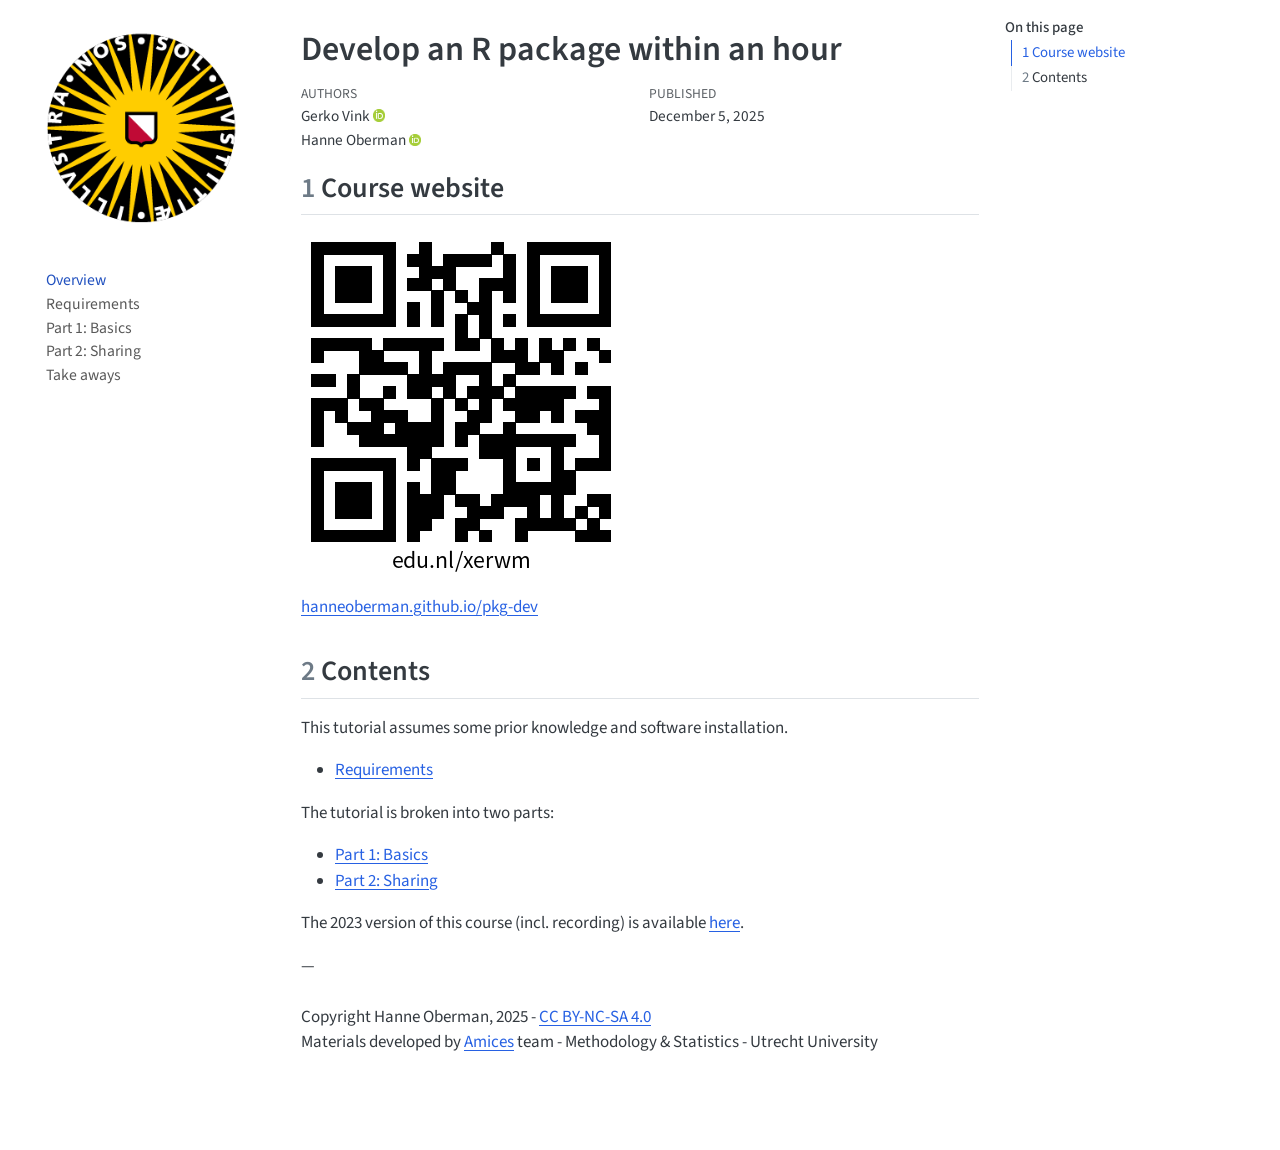
==== docs/index.html @ f1659260 "update materials" ====
<!DOCTYPE html>
<html xmlns="http://www.w3.org/1999/xhtml" lang="en" xml:lang="en"><head>

<meta charset="utf-8">
<meta name="generator" content="quarto-1.7.32">

<meta name="viewport" content="width=device-width, initial-scale=1.0, user-scalable=yes">

<meta name="author" content="Gerko Vink">
<meta name="author" content="Hanne Oberman">
<meta name="dcterms.date" content="2025-12-05">

<title>Develop an R package within an hour</title>
<style>
code{white-space: pre-wrap;}
span.smallcaps{font-variant: small-caps;}
div.columns{display: flex; gap: min(4vw, 1.5em);}
div.column{flex: auto; overflow-x: auto;}
div.hanging-indent{margin-left: 1.5em; text-indent: -1.5em;}
ul.task-list{list-style: none;}
ul.task-list li input[type="checkbox"] {
  width: 0.8em;
  margin: 0 0.8em 0.2em -1em; /* quarto-specific, see https://github.com/quarto-dev/quarto-cli/issues/4556 */ 
  vertical-align: middle;
}
</style>


<script src="site_libs/quarto-nav/quarto-nav.js"></script>
<script src="site_libs/quarto-nav/headroom.min.js"></script>
<script src="site_libs/clipboard/clipboard.min.js"></script>
<script src="site_libs/quarto-search/autocomplete.umd.js"></script>
<script src="site_libs/quarto-search/fuse.min.js"></script>
<script src="site_libs/quarto-search/quarto-search.js"></script>
<meta name="quarto:offset" content="./">
<script src="site_libs/quarto-html/quarto.js" type="module"></script>
<script src="site_libs/quarto-html/tabsets/tabsets.js" type="module"></script>
<script src="site_libs/quarto-html/popper.min.js"></script>
<script src="site_libs/quarto-html/tippy.umd.min.js"></script>
<script src="site_libs/quarto-html/anchor.min.js"></script>
<link href="site_libs/quarto-html/tippy.css" rel="stylesheet">
<link href="site_libs/quarto-html/quarto-syntax-highlighting-37eea08aefeeee20ff55810ff984fec1.css" rel="stylesheet" id="quarto-text-highlighting-styles">
<script src="site_libs/bootstrap/bootstrap.min.js"></script>
<link href="site_libs/bootstrap/bootstrap-icons.css" rel="stylesheet">
<link href="site_libs/bootstrap/bootstrap-c1fac2584b48ed01fb6e278e36375074.min.css" rel="stylesheet" append-hash="true" id="quarto-bootstrap" data-mode="light">
<script id="quarto-search-options" type="application/json">{
  "location": "sidebar",
  "copy-button": false,
  "collapse-after": 3,
  "panel-placement": "start",
  "type": "textbox",
  "limit": 50,
  "keyboard-shortcut": [
    "f",
    "/",
    "s"
  ],
  "show-item-context": false,
  "language": {
    "search-no-results-text": "No results",
    "search-matching-documents-text": "matching documents",
    "search-copy-link-title": "Copy link to search",
    "search-hide-matches-text": "Hide additional matches",
    "search-more-match-text": "more match in this document",
    "search-more-matches-text": "more matches in this document",
    "search-clear-button-title": "Clear",
    "search-text-placeholder": "",
    "search-detached-cancel-button-title": "Cancel",
    "search-submit-button-title": "Submit",
    "search-label": "Search"
  }
}</script>


</head>

<body class="nav-sidebar floating quarto-light">

<div id="quarto-search-results"></div>
  <header id="quarto-header" class="headroom fixed-top">
  <nav class="quarto-secondary-nav">
    <div class="container-fluid d-flex">
      <button type="button" class="quarto-btn-toggle btn" data-bs-toggle="collapse" role="button" data-bs-target=".quarto-sidebar-collapse-item" aria-controls="quarto-sidebar" aria-expanded="false" aria-label="Toggle sidebar navigation" onclick="if (window.quartoToggleHeadroom) { window.quartoToggleHeadroom(); }">
        <i class="bi bi-layout-text-sidebar-reverse"></i>
      </button>
        <nav class="quarto-page-breadcrumbs" aria-label="breadcrumb"><ol class="breadcrumb"><li class="breadcrumb-item"><a href="./index.html">Overview</a></li></ol></nav>
        <a class="flex-grow-1" role="navigation" data-bs-toggle="collapse" data-bs-target=".quarto-sidebar-collapse-item" aria-controls="quarto-sidebar" aria-expanded="false" aria-label="Toggle sidebar navigation" onclick="if (window.quartoToggleHeadroom) { window.quartoToggleHeadroom(); }">      
        </a>
      <button type="button" class="btn quarto-search-button" aria-label="Search" onclick="window.quartoOpenSearch();">
        <i class="bi bi-search"></i>
      </button>
    </div>
  </nav>
</header>
<!-- content -->
<div id="quarto-content" class="quarto-container page-columns page-rows-contents page-layout-article">
<!-- sidebar -->
  <nav id="quarto-sidebar" class="sidebar collapse collapse-horizontal quarto-sidebar-collapse-item sidebar-navigation floating overflow-auto">
    <div class="pt-lg-2 mt-2 text-left sidebar-header">
      <a href="./index.html" class="sidebar-logo-link">
      <img src="./logo.png" alt="" class="sidebar-logo py-0 d-lg-inline d-none">
      </a>
      </div>
        <div class="mt-2 flex-shrink-0 align-items-center">
        <div class="sidebar-search">
        <div id="quarto-search" class="" title="Search"></div>
        </div>
        </div>
    <div class="sidebar-menu-container"> 
    <ul class="list-unstyled mt-1">
        <li class="sidebar-item">
  <div class="sidebar-item-container"> 
  <a href="./index.html" class="sidebar-item-text sidebar-link active">
 <span class="menu-text">Overview</span></a>
  </div>
</li>
        <li class="sidebar-item">
  <div class="sidebar-item-container"> 
  <a href="./00_requirements.html" class="sidebar-item-text sidebar-link">
 <span class="menu-text">Requirements</span></a>
  </div>
</li>
        <li class="sidebar-item">
  <div class="sidebar-item-container"> 
  <a href="./01_basics.html" class="sidebar-item-text sidebar-link">
 <span class="menu-text">Part 1: Basics</span></a>
  </div>
</li>
        <li class="sidebar-item">
  <div class="sidebar-item-container"> 
  <a href="./02_sharing.html" class="sidebar-item-text sidebar-link">
 <span class="menu-text">Part 2: Sharing</span></a>
  </div>
</li>
        <li class="sidebar-item">
  <div class="sidebar-item-container"> 
  <a href="./03_take-aways.html" class="sidebar-item-text sidebar-link">
 <span class="menu-text">Take aways</span></a>
  </div>
</li>
    </ul>
    </div>
</nav>
<div id="quarto-sidebar-glass" class="quarto-sidebar-collapse-item" data-bs-toggle="collapse" data-bs-target=".quarto-sidebar-collapse-item"></div>
<!-- margin-sidebar -->
    <div id="quarto-margin-sidebar" class="sidebar margin-sidebar">
        <nav id="TOC" role="doc-toc" class="toc-active">
    <h2 id="toc-title">On this page</h2>
   
  <ul>
  <li><a href="#course-website" id="toc-course-website" class="nav-link active" data-scroll-target="#course-website"><span class="header-section-number">1</span> Course website</a></li>
  <li><a href="#contents" id="toc-contents" class="nav-link" data-scroll-target="#contents"><span class="header-section-number">2</span> Contents</a></li>
  </ul>
</nav>
    </div>
<!-- main -->
<main class="content" id="quarto-document-content">

<header id="title-block-header" class="quarto-title-block default">
<div class="quarto-title">
<h1 class="title">Develop an R package within an hour</h1>
</div>



<div class="quarto-title-meta">

    <div>
    <div class="quarto-title-meta-heading">Authors</div>
    <div class="quarto-title-meta-contents">
             <p>Gerko Vink <a href="https://orcid.org/0000-0001-9767-1924" class="quarto-title-author-orcid"> <img src="[data-uri]"></a></p>
             <p>Hanne Oberman <a href="https://orcid.org/0000-0003-3276-2141" class="quarto-title-author-orcid"> <img src="[data-uri]"></a></p>
          </div>
  </div>
    
    <div>
    <div class="quarto-title-meta-heading">Published</div>
    <div class="quarto-title-meta-contents">
      <p class="date">December 5, 2025</p>
    </div>
  </div>
  
    
  </div>
  


</header>


<section id="course-website" class="level2" data-number="1">
<h2 data-number="1" class="anchored" data-anchor-id="course-website"><span class="header-section-number">1</span> Course website</h2>
<p><img src="QR.png" class="img-fluid"></p>
<p><a href="https://hanneoberman.github.io/pkg-dev">hanneoberman.github.io/pkg-dev</a></p>
</section>
<section id="contents" class="level2" data-number="2">
<h2 data-number="2" class="anchored" data-anchor-id="contents"><span class="header-section-number">2</span> Contents</h2>
<p>This tutorial assumes some prior knowledge and software installation.</p>
<ul>
<li><a href="./00_requirements.html">Requirements</a></li>
</ul>
<p>The tutorial is broken into two parts:</p>
<ul>
<li><a href="./01_basics.html">Part 1: Basics</a></li>
<li><a href="./02_sharing.html">Part 2: Sharing</a></li>
</ul>
<p>The 2023 version of this course (incl.&nbsp;recording) is available <a href="./archive.html">here</a>.</p>


</section>

<p>— <br><br> Copyright Hanne Oberman, 2025 - <a href="https://creativecommons.org/licenses/by-nc-sa/4.0/">CC BY-NC-SA 4.0</a> <br> Materials developed by <a href="https://amices.org">Amices</a> team - Methodology &amp; Statistics - Utrecht University</p></main> <!-- /main -->
<script id="quarto-html-after-body" type="application/javascript">
  window.document.addEventListener("DOMContentLoaded", function (event) {
    const icon = "";
    const anchorJS = new window.AnchorJS();
    anchorJS.options = {
      placement: 'right',
      icon: icon
    };
    anchorJS.add('.anchored');
    const isCodeAnnotation = (el) => {
      for (const clz of el.classList) {
        if (clz.startsWith('code-annotation-')) {                     
          return true;
        }
      }
      return false;
    }
    const onCopySuccess = function(e) {
      // button target
      const button = e.trigger;
      // don't keep focus
      button.blur();
      // flash "checked"
      button.classList.add('code-copy-button-checked');
      var currentTitle = button.getAttribute("title");
      button.setAttribute("title", "Copied!");
      let tooltip;
      if (window.bootstrap) {
        button.setAttribute("data-bs-toggle", "tooltip");
        button.setAttribute("data-bs-placement", "left");
        button.setAttribute("data-bs-title", "Copied!");
        tooltip = new bootstrap.Tooltip(button, 
          { trigger: "manual", 
            customClass: "code-copy-button-tooltip",
            offset: [0, -8]});
        tooltip.show();    
      }
      setTimeout(function() {
        if (tooltip) {
          tooltip.hide();
          button.removeAttribute("data-bs-title");
          button.removeAttribute("data-bs-toggle");
          button.removeAttribute("data-bs-placement");
        }
        button.setAttribute("title", currentTitle);
        button.classList.remove('code-copy-button-checked');
      }, 1000);
      // clear code selection
      e.clearSelection();
    }
    const getTextToCopy = function(trigger) {
        const codeEl = trigger.previousElementSibling.cloneNode(true);
        for (const childEl of codeEl.children) {
          if (isCodeAnnotation(childEl)) {
            childEl.remove();
          }
        }
        return codeEl.innerText;
    }
    const clipboard = new window.ClipboardJS('.code-copy-button:not([data-in-quarto-modal])', {
      text: getTextToCopy
    });
    clipboard.on('success', onCopySuccess);
    if (window.document.getElementById('quarto-embedded-source-code-modal')) {
      const clipboardModal = new window.ClipboardJS('.code-copy-button[data-in-quarto-modal]', {
        text: getTextToCopy,
        container: window.document.getElementById('quarto-embedded-source-code-modal')
      });
      clipboardModal.on('success', onCopySuccess);
    }
      var localhostRegex = new RegExp(/^(?:http|https):\/\/localhost\:?[0-9]*\//);
      var mailtoRegex = new RegExp(/^mailto:/);
        var filterRegex = new RegExp('/' + window.location.host + '/');
      var isInternal = (href) => {
          return filterRegex.test(href) || localhostRegex.test(href) || mailtoRegex.test(href);
      }
      // Inspect non-navigation links and adorn them if external
     var links = window.document.querySelectorAll('a[href]:not(.nav-link):not(.navbar-brand):not(.toc-action):not(.sidebar-link):not(.sidebar-item-toggle):not(.pagination-link):not(.no-external):not([aria-hidden]):not(.dropdown-item):not(.quarto-navigation-tool):not(.about-link)');
      for (var i=0; i<links.length; i++) {
        const link = links[i];
        if (!isInternal(link.href)) {
          // undo the damage that might have been done by quarto-nav.js in the case of
          // links that we want to consider external
          if (link.dataset.originalHref !== undefined) {
            link.href = link.dataset.originalHref;
          }
        }
      }
    function tippyHover(el, contentFn, onTriggerFn, onUntriggerFn) {
      const config = {
        allowHTML: true,
        maxWidth: 500,
        delay: 100,
        arrow: false,
        appendTo: function(el) {
            return el.parentElement;
        },
        interactive: true,
        interactiveBorder: 10,
        theme: 'quarto',
        placement: 'bottom-start',
      };
      if (contentFn) {
        config.content = contentFn;
      }
      if (onTriggerFn) {
        config.onTrigger = onTriggerFn;
      }
      if (onUntriggerFn) {
        config.onUntrigger = onUntriggerFn;
      }
      window.tippy(el, config); 
    }
    const noterefs = window.document.querySelectorAll('a[role="doc-noteref"]');
    for (var i=0; i<noterefs.length; i++) {
      const ref = noterefs[i];
      tippyHover(ref, function() {
        // use id or data attribute instead here
        let href = ref.getAttribute('data-footnote-href') || ref.getAttribute('href');
        try { href = new URL(href).hash; } catch {}
        const id = href.replace(/^#\/?/, "");
        const note = window.document.getElementById(id);
        if (note) {
          return note.innerHTML;
        } else {
          return "";
        }
      });
    }
    const xrefs = window.document.querySelectorAll('a.quarto-xref');
    const processXRef = (id, note) => {
      // Strip column container classes
      const stripColumnClz = (el) => {
        el.classList.remove("page-full", "page-columns");
        if (el.children) {
          for (const child of el.children) {
            stripColumnClz(child);
          }
        }
      }
      stripColumnClz(note)
      if (id === null || id.startsWith('sec-')) {
        // Special case sections, only their first couple elements
        const container = document.createElement("div");
        if (note.children && note.children.length > 2) {
          container.appendChild(note.children[0].cloneNode(true));
          for (let i = 1; i < note.children.length; i++) {
            const child = note.children[i];
            if (child.tagName === "P" && child.innerText === "") {
              continue;
            } else {
              container.appendChild(child.cloneNode(true));
              break;
            }
          }
          if (window.Quarto?.typesetMath) {
            window.Quarto.typesetMath(container);
          }
          return container.innerHTML
        } else {
          if (window.Quarto?.typesetMath) {
            window.Quarto.typesetMath(note);
          }
          return note.innerHTML;
        }
      } else {
        // Remove any anchor links if they are present
        const anchorLink = note.querySelector('a.anchorjs-link');
        if (anchorLink) {
          anchorLink.remove();
        }
        if (window.Quarto?.typesetMath) {
          window.Quarto.typesetMath(note);
        }
        if (note.classList.contains("callout")) {
          return note.outerHTML;
        } else {
          return note.innerHTML;
        }
      }
    }
    for (var i=0; i<xrefs.length; i++) {
      const xref = xrefs[i];
      tippyHover(xref, undefined, function(instance) {
        instance.disable();
        let url = xref.getAttribute('href');
        let hash = undefined; 
        if (url.startsWith('#')) {
          hash = url;
        } else {
          try { hash = new URL(url).hash; } catch {}
        }
        if (hash) {
          const id = hash.replace(/^#\/?/, "");
          const note = window.document.getElementById(id);
          if (note !== null) {
            try {
              const html = processXRef(id, note.cloneNode(true));
              instance.setContent(html);
            } finally {
              instance.enable();
              instance.show();
            }
          } else {
            // See if we can fetch this
            fetch(url.split('#')[0])
            .then(res => res.text())
            .then(html => {
              const parser = new DOMParser();
              const htmlDoc = parser.parseFromString(html, "text/html");
              const note = htmlDoc.getElementById(id);
              if (note !== null) {
                const html = processXRef(id, note);
                instance.setContent(html);
              } 
            }).finally(() => {
              instance.enable();
              instance.show();
            });
          }
        } else {
          // See if we can fetch a full url (with no hash to target)
          // This is a special case and we should probably do some content thinning / targeting
          fetch(url)
          .then(res => res.text())
          .then(html => {
            const parser = new DOMParser();
            const htmlDoc = parser.parseFromString(html, "text/html");
            const note = htmlDoc.querySelector('main.content');
            if (note !== null) {
              // This should only happen for chapter cross references
              // (since there is no id in the URL)
              // remove the first header
              if (note.children.length > 0 && note.children[0].tagName === "HEADER") {
                note.children[0].remove();
              }
              const html = processXRef(null, note);
              instance.setContent(html);
            } 
          }).finally(() => {
            instance.enable();
            instance.show();
          });
        }
      }, function(instance) {
      });
    }
        let selectedAnnoteEl;
        const selectorForAnnotation = ( cell, annotation) => {
          let cellAttr = 'data-code-cell="' + cell + '"';
          let lineAttr = 'data-code-annotation="' +  annotation + '"';
          const selector = 'span[' + cellAttr + '][' + lineAttr + ']';
          return selector;
        }
        const selectCodeLines = (annoteEl) => {
          const doc = window.document;
          const targetCell = annoteEl.getAttribute("data-target-cell");
          const targetAnnotation = annoteEl.getAttribute("data-target-annotation");
          const annoteSpan = window.document.querySelector(selectorForAnnotation(targetCell, targetAnnotation));
          const lines = annoteSpan.getAttribute("data-code-lines").split(",");
          const lineIds = lines.map((line) => {
            return targetCell + "-" + line;
          })
          let top = null;
          let height = null;
          let parent = null;
          if (lineIds.length > 0) {
              //compute the position of the single el (top and bottom and make a div)
              const el = window.document.getElementById(lineIds[0]);
              top = el.offsetTop;
              height = el.offsetHeight;
              parent = el.parentElement.parentElement;
            if (lineIds.length > 1) {
              const lastEl = window.document.getElementById(lineIds[lineIds.length - 1]);
              const bottom = lastEl.offsetTop + lastEl.offsetHeight;
              height = bottom - top;
            }
            if (top !== null && height !== null && parent !== null) {
              // cook up a div (if necessary) and position it 
              let div = window.document.getElementById("code-annotation-line-highlight");
              if (div === null) {
                div = window.document.createElement("div");
                div.setAttribute("id", "code-annotation-line-highlight");
                div.style.position = 'absolute';
                parent.appendChild(div);
              }
              div.style.top = top - 2 + "px";
              div.style.height = height + 4 + "px";
              div.style.left = 0;
              let gutterDiv = window.document.getElementById("code-annotation-line-highlight-gutter");
              if (gutterDiv === null) {
                gutterDiv = window.document.createElement("div");
                gutterDiv.setAttribute("id", "code-annotation-line-highlight-gutter");
                gutterDiv.style.position = 'absolute';
                const codeCell = window.document.getElementById(targetCell);
                const gutter = codeCell.querySelector('.code-annotation-gutter');
                gutter.appendChild(gutterDiv);
              }
              gutterDiv.style.top = top - 2 + "px";
              gutterDiv.style.height = height + 4 + "px";
            }
            selectedAnnoteEl = annoteEl;
          }
        };
        const unselectCodeLines = () => {
          const elementsIds = ["code-annotation-line-highlight", "code-annotation-line-highlight-gutter"];
          elementsIds.forEach((elId) => {
            const div = window.document.getElementById(elId);
            if (div) {
              div.remove();
            }
          });
          selectedAnnoteEl = undefined;
        };
          // Handle positioning of the toggle
      window.addEventListener(
        "resize",
        throttle(() => {
          elRect = undefined;
          if (selectedAnnoteEl) {
            selectCodeLines(selectedAnnoteEl);
          }
        }, 10)
      );
      function throttle(fn, ms) {
      let throttle = false;
      let timer;
        return (...args) => {
          if(!throttle) { // first call gets through
              fn.apply(this, args);
              throttle = true;
          } else { // all the others get throttled
              if(timer) clearTimeout(timer); // cancel #2
              timer = setTimeout(() => {
                fn.apply(this, args);
                timer = throttle = false;
              }, ms);
          }
        };
      }
        // Attach click handler to the DT
        const annoteDls = window.document.querySelectorAll('dt[data-target-cell]');
        for (const annoteDlNode of annoteDls) {
          annoteDlNode.addEventListener('click', (event) => {
            const clickedEl = event.target;
            if (clickedEl !== selectedAnnoteEl) {
              unselectCodeLines();
              const activeEl = window.document.querySelector('dt[data-target-cell].code-annotation-active');
              if (activeEl) {
                activeEl.classList.remove('code-annotation-active');
              }
              selectCodeLines(clickedEl);
              clickedEl.classList.add('code-annotation-active');
            } else {
              // Unselect the line
              unselectCodeLines();
              clickedEl.classList.remove('code-annotation-active');
            }
          });
        }
    const findCites = (el) => {
      const parentEl = el.parentElement;
      if (parentEl) {
        const cites = parentEl.dataset.cites;
        if (cites) {
          return {
            el,
            cites: cites.split(' ')
          };
        } else {
          return findCites(el.parentElement)
        }
      } else {
        return undefined;
      }
    };
    var bibliorefs = window.document.querySelectorAll('a[role="doc-biblioref"]');
    for (var i=0; i<bibliorefs.length; i++) {
      const ref = bibliorefs[i];
      const citeInfo = findCites(ref);
      if (citeInfo) {
        tippyHover(citeInfo.el, function() {
          var popup = window.document.createElement('div');
          citeInfo.cites.forEach(function(cite) {
            var citeDiv = window.document.createElement('div');
            citeDiv.classList.add('hanging-indent');
            citeDiv.classList.add('csl-entry');
            var biblioDiv = window.document.getElementById('ref-' + cite);
            if (biblioDiv) {
              citeDiv.innerHTML = biblioDiv.innerHTML;
            }
            popup.appendChild(citeDiv);
          });
          return popup.innerHTML;
        });
      }
    }
  });
  </script>
</div> <!-- /content -->




</body></html>
---- docs/site_libs/quarto-html/tippy.css ----
.tippy-box[data-animation=fade][data-state=hidden]{opacity:0}[data-tippy-root]{max-width:calc(100vw - 10px)}.tippy-box{position:relative;background-color:#333;color:#fff;border-radius:4px;font-size:14px;line-height:1.4;white-space:normal;outline:0;transition-property:transform,visibility,opacity}.tippy-box[data-placement^=top]>.tippy-arrow{bottom:0}.tippy-box[data-placement^=top]>.tippy-arrow:before{bottom:-7px;left:0;border-width:8px 8px 0;border-top-color:initial;transform-origin:center top}.tippy-box[data-placement^=bottom]>.tippy-arrow{top:0}.tippy-box[data-placement^=bottom]>.tippy-arrow:before{top:-7px;left:0;border-width:0 8px 8px;border-bottom-color:initial;transform-origin:center bottom}.tippy-box[data-placement^=left]>.tippy-arrow{right:0}.tippy-box[data-placement^=left]>.tippy-arrow:before{border-width:8px 0 8px 8px;border-left-color:initial;right:-7px;transform-origin:center left}.tippy-box[data-placement^=right]>.tippy-arrow{left:0}.tippy-box[data-placement^=right]>.tippy-arrow:before{left:-7px;border-width:8px 8px 8px 0;border-right-color:initial;transform-origin:center right}.tippy-box[data-inertia][data-state=visible]{transition-timing-function:cubic-bezier(.54,1.5,.38,1.11)}.tippy-arrow{width:16px;height:16px;color:#333}.tippy-arrow:before{content:"";position:absolute;border-color:transparent;border-style:solid}.tippy-content{position:relative;padding:5px 9px;z-index:1}
---- docs/site_libs/quarto-html/quarto-syntax-highlighting-37eea08aefeeee20ff55810ff984fec1.css ----
/* quarto syntax highlight colors */
:root {
  --quarto-hl-ot-color: #003B4F;
  --quarto-hl-at-color: #657422;
  --quarto-hl-ss-color: #20794D;
  --quarto-hl-an-color: #5E5E5E;
  --quarto-hl-fu-color: #4758AB;
  --quarto-hl-st-color: #20794D;
  --quarto-hl-cf-color: #003B4F;
  --quarto-hl-op-color: #5E5E5E;
  --quarto-hl-er-color: #AD0000;
  --quarto-hl-bn-color: #AD0000;
  --quarto-hl-al-color: #AD0000;
  --quarto-hl-va-color: #111111;
  --quarto-hl-bu-color: inherit;
  --quarto-hl-ex-color: inherit;
  --quarto-hl-pp-color: #AD0000;
  --quarto-hl-in-color: #5E5E5E;
  --quarto-hl-vs-color: #20794D;
  --quarto-hl-wa-color: #5E5E5E;
  --quarto-hl-do-color: #5E5E5E;
  --quarto-hl-im-color: #00769E;
  --quarto-hl-ch-color: #20794D;
  --quarto-hl-dt-color: #AD0000;
  --quarto-hl-fl-color: #AD0000;
  --quarto-hl-co-color: #5E5E5E;
  --quarto-hl-cv-color: #5E5E5E;
  --quarto-hl-cn-color: #8f5902;
  --quarto-hl-sc-color: #5E5E5E;
  --quarto-hl-dv-color: #AD0000;
  --quarto-hl-kw-color: #003B4F;
}

/* other quarto variables */
:root {
  --quarto-font-monospace: SFMono-Regular, Menlo, Monaco, Consolas, "Liberation Mono", "Courier New", monospace;
}

/* syntax highlight based on Pandoc's rules */
pre > code.sourceCode > span {
  color: #003B4F;
}

code.sourceCode > span {
  color: #003B4F;
}

div.sourceCode,
div.sourceCode pre.sourceCode {
  color: #003B4F;
}

/* Normal */
code span {
  color: #003B4F;
}

/* Alert */
code span.al {
  color: #AD0000;
  font-style: inherit;
}

/* Annotation */
code span.an {
  color: #5E5E5E;
  font-style: inherit;
}

/* Attribute */
code span.at {
  color: #657422;
  font-style: inherit;
}

/* BaseN */
code span.bn {
  color: #AD0000;
  font-style: inherit;
}

/* BuiltIn */
code span.bu {
  font-style: inherit;
}

/* ControlFlow */
code span.cf {
  color: #003B4F;
  font-weight: bold;
  font-style: inherit;
}

/* Char */
code span.ch {
  color: #20794D;
  font-style: inherit;
}

/* Constant */
code span.cn {
  color: #8f5902;
  font-style: inherit;
}

/* Comment */
code span.co {
  color: #5E5E5E;
  font-style: inherit;
}

/* CommentVar */
code span.cv {
  color: #5E5E5E;
  font-style: italic;
}

/* Documentation */
code span.do {
  color: #5E5E5E;
  font-style: italic;
}

/* DataType */
code span.dt {
  color: #AD0000;
  font-style: inherit;
}

/* DecVal */
code span.dv {
  color: #AD0000;
  font-style: inherit;
}

/* Error */
code span.er {
  color: #AD0000;
  font-style: inherit;
}

/* Extension */
code span.ex {
  font-style: inherit;
}

/* Float */
code span.fl {
  color: #AD0000;
  font-style: inherit;
}

/* Function */
code span.fu {
  color: #4758AB;
  font-style: inherit;
}

/* Import */
code span.im {
  color: #00769E;
  font-style: inherit;
}

/* Information */
code span.in {
  color: #5E5E5E;
  font-style: inherit;
}

/* Keyword */
code span.kw {
  color: #003B4F;
  font-weight: bold;
  font-style: inherit;
}

/* Operator */
code span.op {
  color: #5E5E5E;
  font-style: inherit;
}

/* Other */
code span.ot {
  color: #003B4F;
  font-style: inherit;
}

/* Preprocessor */
code span.pp {
  color: #AD0000;
  font-style: inherit;
}

/* SpecialChar */
code span.sc {
  color: #5E5E5E;
  font-style: inherit;
}

/* SpecialString */
code span.ss {
  color: #20794D;
  font-style: inherit;
}

/* String */
code span.st {
  color: #20794D;
  font-style: inherit;
}

/* Variable */
code span.va {
  color: #111111;
  font-style: inherit;
}

/* VerbatimString */
code span.vs {
  color: #20794D;
  font-style: inherit;
}

/* Warning */
code span.wa {
  color: #5E5E5E;
  font-style: italic;
}

.prevent-inlining {
  content: "</";
}

/*# sourceMappingURL=27d3d809615f7771493d095567f04340.css.map */
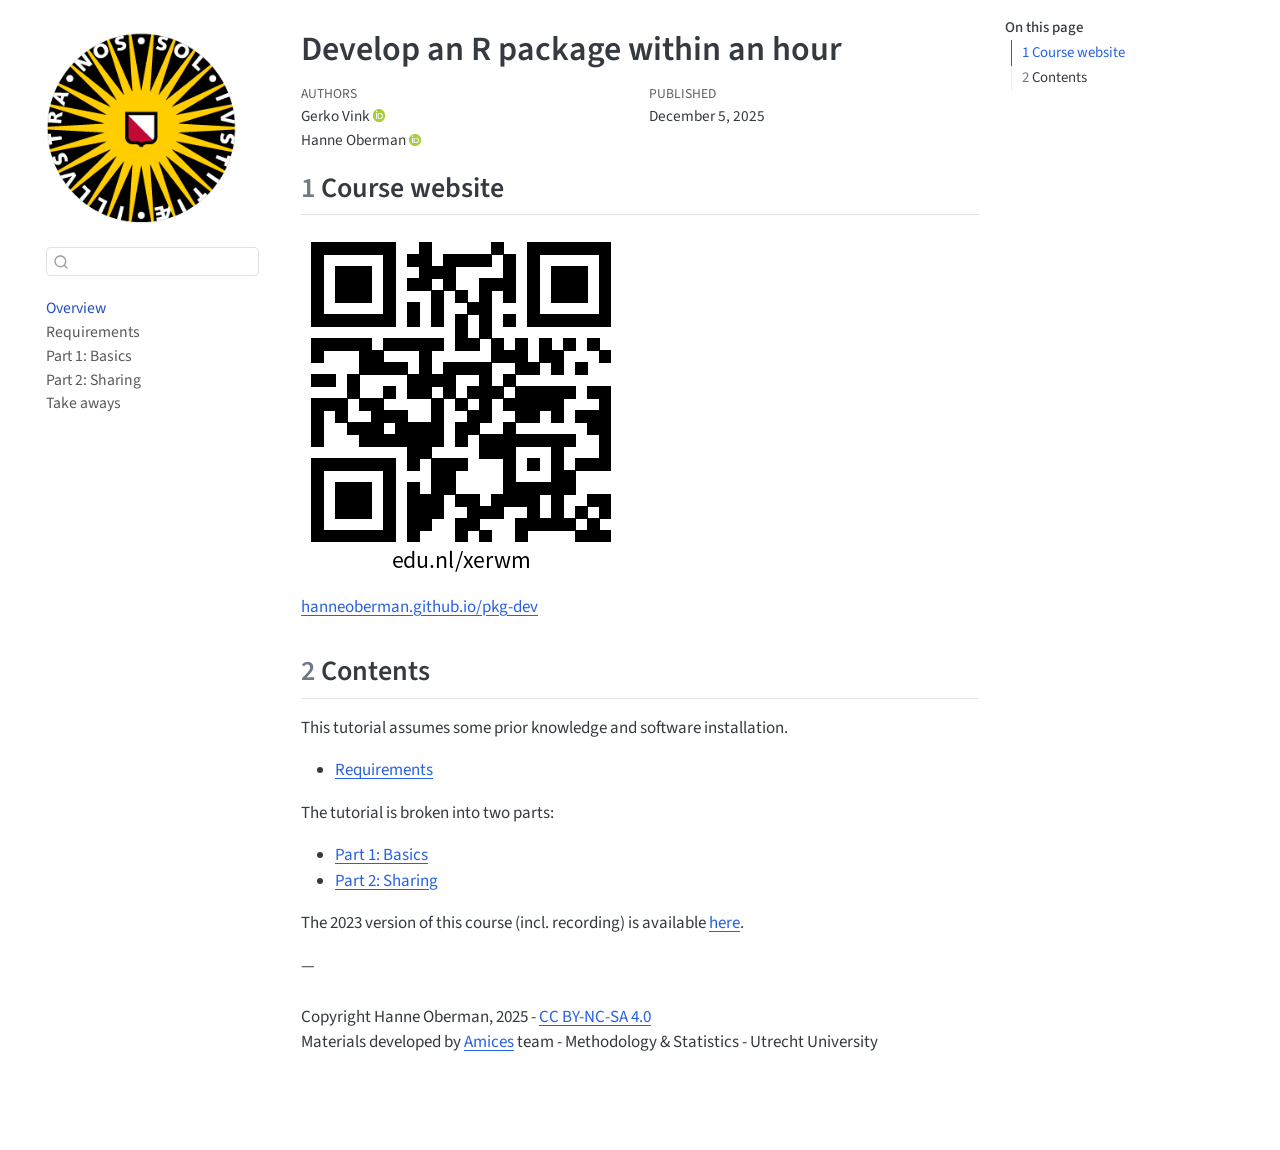
==== commit dc806fc9: "add steps GitHub Pages website" ====
--- a/docs/index.html
+++ b/docs/index.html
@@ -2,7 +2,7 @@
 <html xmlns="http://www.w3.org/1999/xhtml" lang="en" xml:lang="en"><head>
 
 <meta charset="utf-8">
-<meta name="generator" content="quarto-1.7.32">
+<meta name="generator" content="quarto-1.8.25">
 
 <meta name="viewport" content="width=device-width, initial-scale=1.0, user-scalable=yes">
 
@@ -35,14 +35,15 @@
 <meta name="quarto:offset" content="./">
 <script src="site_libs/quarto-html/quarto.js" type="module"></script>
 <script src="site_libs/quarto-html/tabsets/tabsets.js" type="module"></script>
+<script src="site_libs/quarto-html/axe/axe-check.js" type="module"></script>
 <script src="site_libs/quarto-html/popper.min.js"></script>
 <script src="site_libs/quarto-html/tippy.umd.min.js"></script>
 <script src="site_libs/quarto-html/anchor.min.js"></script>
 <link href="site_libs/quarto-html/tippy.css" rel="stylesheet">
-<link href="site_libs/quarto-html/quarto-syntax-highlighting-37eea08aefeeee20ff55810ff984fec1.css" rel="stylesheet" id="quarto-text-highlighting-styles">
+<link href="site_libs/quarto-html/quarto-syntax-highlighting-7b89279ff1a6dce999919e0e67d4d9ec.css" rel="stylesheet" id="quarto-text-highlighting-styles">
 <script src="site_libs/bootstrap/bootstrap.min.js"></script>
 <link href="site_libs/bootstrap/bootstrap-icons.css" rel="stylesheet">
-<link href="site_libs/bootstrap/bootstrap-c1fac2584b48ed01fb6e278e36375074.min.css" rel="stylesheet" append-hash="true" id="quarto-bootstrap" data-mode="light">
+<link href="site_libs/bootstrap/bootstrap-5b4ad623e5705c0698d39aec6f10cf02.min.css" rel="stylesheet" append-hash="true" id="quarto-bootstrap" data-mode="light">
 <script id="quarto-search-options" type="application/json">{
   "location": "sidebar",
   "copy-button": false,
@@ -98,7 +99,8 @@
   <nav id="quarto-sidebar" class="sidebar collapse collapse-horizontal quarto-sidebar-collapse-item sidebar-navigation floating overflow-auto">
     <div class="pt-lg-2 mt-2 text-left sidebar-header">
       <a href="./index.html" class="sidebar-logo-link">
-      <img src="./logo.png" alt="" class="sidebar-logo py-0 d-lg-inline d-none">
+      <img src="./logo.png" alt="" class="sidebar-logo light-content py-0 d-lg-inline d-none">
+      <img src="./logo.png" alt="" class="sidebar-logo dark-content py-0 d-lg-inline d-none">
       </a>
       </div>
         <div class="mt-2 flex-shrink-0 align-items-center">
@@ -261,13 +263,14 @@
       e.clearSelection();
     }
     const getTextToCopy = function(trigger) {
-        const codeEl = trigger.previousElementSibling.cloneNode(true);
-        for (const childEl of codeEl.children) {
-          if (isCodeAnnotation(childEl)) {
-            childEl.remove();
-          }
-        }
-        return codeEl.innerText;
+      const outerScaffold = trigger.parentElement.cloneNode(true);
+      const codeEl = outerScaffold.querySelector('code');
+      for (const childEl of codeEl.children) {
+        if (isCodeAnnotation(childEl)) {
+          childEl.remove();
+        }
+      }
+      return codeEl.innerText;
     }
     const clipboard = new window.ClipboardJS('.code-copy-button:not([data-in-quarto-modal])', {
       text: getTextToCopy
--- a/docs/site_libs/quarto-html/quarto-syntax-highlighting-7b89279ff1a6dce999919e0e67d4d9ec.css
+++ b/docs/site_libs/quarto-html/quarto-syntax-highlighting-7b89279ff1a6dce999919e0e67d4d9ec.css
@@ -0,0 +1,236 @@
+/* quarto syntax highlight colors */
+:root {
+  --quarto-hl-ot-color: #003B4F;
+  --quarto-hl-at-color: #657422;
+  --quarto-hl-ss-color: #20794D;
+  --quarto-hl-an-color: #5E5E5E;
+  --quarto-hl-fu-color: #4758AB;
+  --quarto-hl-st-color: #20794D;
+  --quarto-hl-cf-color: #003B4F;
+  --quarto-hl-op-color: #5E5E5E;
+  --quarto-hl-er-color: #AD0000;
+  --quarto-hl-bn-color: #AD0000;
+  --quarto-hl-al-color: #AD0000;
+  --quarto-hl-va-color: #111111;
+  --quarto-hl-bu-color: inherit;
+  --quarto-hl-ex-color: inherit;
+  --quarto-hl-pp-color: #AD0000;
+  --quarto-hl-in-color: #5E5E5E;
+  --quarto-hl-vs-color: #20794D;
+  --quarto-hl-wa-color: #5E5E5E;
+  --quarto-hl-do-color: #5E5E5E;
+  --quarto-hl-im-color: #00769E;
+  --quarto-hl-ch-color: #20794D;
+  --quarto-hl-dt-color: #AD0000;
+  --quarto-hl-fl-color: #AD0000;
+  --quarto-hl-co-color: #5E5E5E;
+  --quarto-hl-cv-color: #5E5E5E;
+  --quarto-hl-cn-color: #8f5902;
+  --quarto-hl-sc-color: #5E5E5E;
+  --quarto-hl-dv-color: #AD0000;
+  --quarto-hl-kw-color: #003B4F;
+}
+
+/* other quarto variables */
+:root {
+  --quarto-font-monospace: SFMono-Regular, Menlo, Monaco, Consolas, "Liberation Mono", "Courier New", monospace;
+}
+
+/* syntax highlight based on Pandoc's rules */
+pre > code.sourceCode > span {
+  color: #003B4F;
+}
+
+code.sourceCode > span {
+  color: #003B4F;
+}
+
+div.sourceCode,
+div.sourceCode pre.sourceCode {
+  color: #003B4F;
+}
+
+/* Normal */
+code span {
+  color: #003B4F;
+}
+
+/* Alert */
+code span.al {
+  color: #AD0000;
+  font-style: inherit;
+}
+
+/* Annotation */
+code span.an {
+  color: #5E5E5E;
+  font-style: inherit;
+}
+
+/* Attribute */
+code span.at {
+  color: #657422;
+  font-style: inherit;
+}
+
+/* BaseN */
+code span.bn {
+  color: #AD0000;
+  font-style: inherit;
+}
+
+/* BuiltIn */
+code span.bu {
+  font-style: inherit;
+}
+
+/* ControlFlow */
+code span.cf {
+  color: #003B4F;
+  font-weight: bold;
+  font-style: inherit;
+}
+
+/* Char */
+code span.ch {
+  color: #20794D;
+  font-style: inherit;
+}
+
+/* Constant */
+code span.cn {
+  color: #8f5902;
+  font-style: inherit;
+}
+
+/* Comment */
+code span.co {
+  color: #5E5E5E;
+  font-style: inherit;
+}
+
+/* CommentVar */
+code span.cv {
+  color: #5E5E5E;
+  font-style: italic;
+}
+
+/* Documentation */
+code span.do {
+  color: #5E5E5E;
+  font-style: italic;
+}
+
+/* DataType */
+code span.dt {
+  color: #AD0000;
+  font-style: inherit;
+}
+
+/* DecVal */
+code span.dv {
+  color: #AD0000;
+  font-style: inherit;
+}
+
+/* Error */
+code span.er {
+  color: #AD0000;
+  font-style: inherit;
+}
+
+/* Extension */
+code span.ex {
+  font-style: inherit;
+}
+
+/* Float */
+code span.fl {
+  color: #AD0000;
+  font-style: inherit;
+}
+
+/* Function */
+code span.fu {
+  color: #4758AB;
+  font-style: inherit;
+}
+
+/* Import */
+code span.im {
+  color: #00769E;
+  font-style: inherit;
+}
+
+/* Information */
+code span.in {
+  color: #5E5E5E;
+  font-style: inherit;
+}
+
+/* Keyword */
+code span.kw {
+  color: #003B4F;
+  font-weight: bold;
+  font-style: inherit;
+}
+
+/* Operator */
+code span.op {
+  color: #5E5E5E;
+  font-style: inherit;
+}
+
+/* Other */
+code span.ot {
+  color: #003B4F;
+  font-style: inherit;
+}
+
+/* Preprocessor */
+code span.pp {
+  color: #AD0000;
+  font-style: inherit;
+}
+
+/* SpecialChar */
+code span.sc {
+  color: #5E5E5E;
+  font-style: inherit;
+}
+
+/* SpecialString */
+code span.ss {
+  color: #20794D;
+  font-style: inherit;
+}
+
+/* String */
+code span.st {
+  color: #20794D;
+  font-style: inherit;
+}
+
+/* Variable */
+code span.va {
+  color: #111111;
+  font-style: inherit;
+}
+
+/* VerbatimString */
+code span.vs {
+  color: #20794D;
+  font-style: inherit;
+}
+
+/* Warning */
+code span.wa {
+  color: #5E5E5E;
+  font-style: italic;
+}
+
+.prevent-inlining {
+  content: "</";
+}
+
+/*# sourceMappingURL=3944bc705cfaf4c80e56f77c5205168a.css.map */
